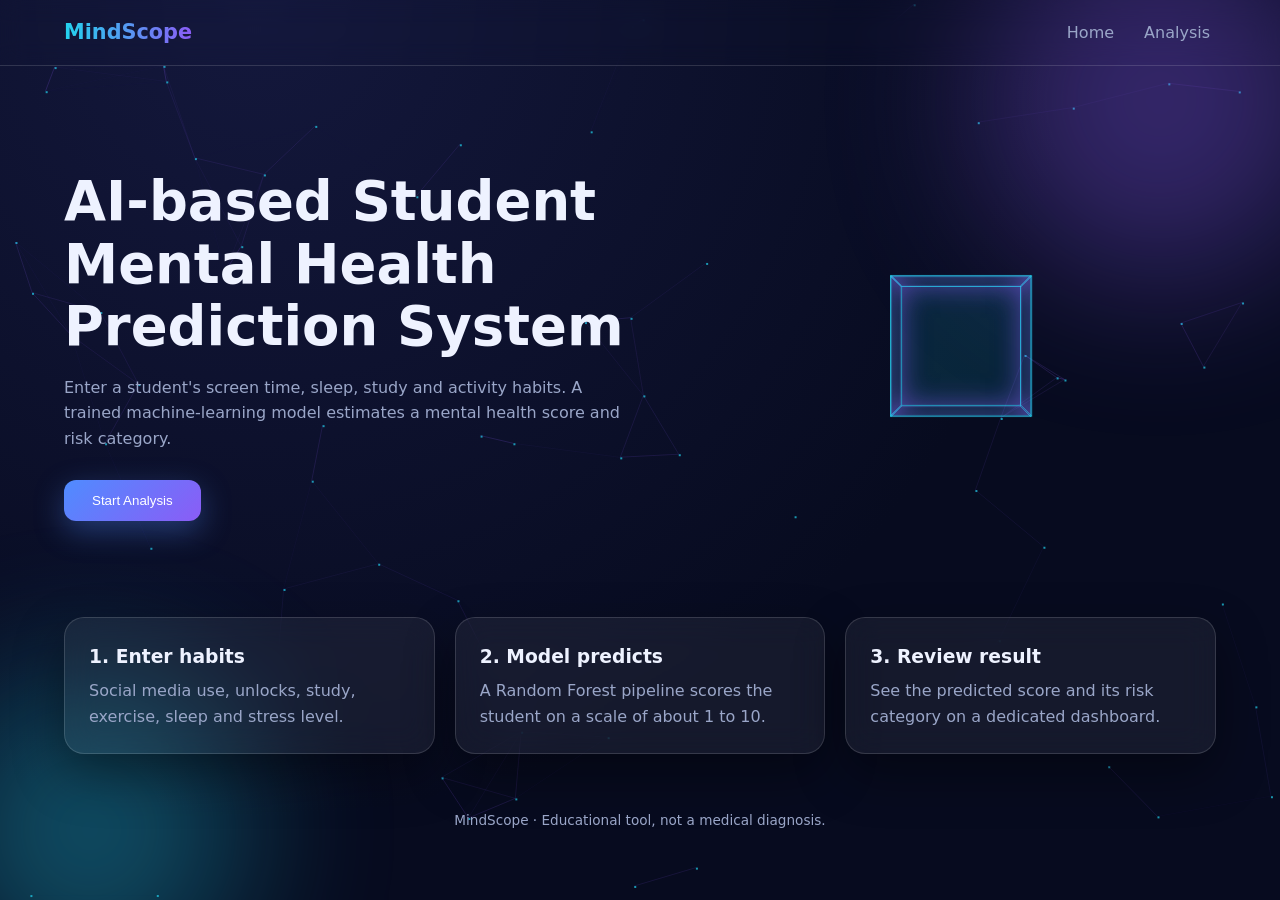
==== index.html @ 8ddff23c "commit" ====
<!DOCTYPE html>
<html lang="en">
<head>
<meta charset="UTF-8">
<meta name="viewport" content="width=device-width, initial-scale=1">
<title>MindScope – Student Mental Health Prediction</title>
<link rel="stylesheet" href="style.css">
</head>
<body>
<canvas id="bg" aria-hidden="true"></canvas>
<div class="orb o1"></div><div class="orb o2"></div>

<header class="nav">
  <a class="brand" href="#" onclick="showHome();return false">MindScope</a>
  <nav><button class="link" onclick="showHome()">Home</button><button class="link" onclick="showAnalysis()">Analysis</button></nav>
</header>

<main>
<!-- PAGE 1: HOME -->
<section id="page-home" class="page active" aria-label="Home">
  <div class="hero">
    <div>
      <h1>AI-based Student Mental Health Prediction System</h1>
      <p class="lead">Enter a student's screen time, sleep, study and activity habits. A trained machine-learning model estimates a mental health score and risk category.</p>
      <button class="btn" onclick="showAnalysis()">Start Analysis</button>
    </div>
    <div class="scene" aria-hidden="true"><div class="cube"><i></i><i></i><i></i><i></i><i></i><i></i></div></div>
  </div>
  <div class="cards">
    <article class="glass tilt"><h3>1. Enter habits</h3><p>Social media use, unlocks, study, exercise, sleep and stress level.</p></article>
    <article class="glass tilt"><h3>2. Model predicts</h3><p>A Random Forest pipeline scores the student on a scale of about 1 to 10.</p></article>
    <article class="glass tilt"><h3>3. Review result</h3><p>See the predicted score and its risk category on a dedicated dashboard.</p></article>
  </div>
</section>

<!-- PAGE 2: ANALYSIS -->
<section id="page-analysis" class="page" aria-label="Analysis">
  <div class="glass panel">
    <h2>Student analysis</h2>
    <p class="muted">Fields marked * are required.</p>
    <div id="error" class="error" role="alert" hidden></div>
    <form id="form" novalidate></form>
    <div class="actions">
      <button class="btn" id="analyze" type="submit" form="form">Analyze</button>
      <button class="btn ghost" id="reset" type="button">Clear</button>
    </div>
  </div>
  <div id="loader" class="loader" hidden>
    <div class="core"><span></span><span></span><span></span></div>
    <p>Analyzing student data...</p>
  </div>
</section>

<!-- PAGE 3: RESULT -->
<section id="page-result" class="page" aria-label="Result">
  <div class="results">
    <div class="glass tilt rcard">
      <h3>Predicted mental health score</h3>
      <div class="gauge"><svg viewBox="0 0 120 120"><circle cx="60" cy="60" r="52" class="track"/><circle id="ring" cx="60" cy="60" r="52" class="fill"/></svg><b id="score">–</b></div>
      <p class="muted">out of 10</p>
    </div>
    <div class="glass tilt rcard">
      <h3>Risk category</h3>
      <span id="badge" class="badge">–</span>
      <h3 class="mt">Status</h3>
      <span id="status" class="badge ok">–</span>
    </div>
  </div>
  <div class="actions center">
    <button class="btn" onclick="showAnalysis()">Analyze Again</button>
    <button class="btn ghost" onclick="showHome()">Back to Home</button>
  </div>
</section>
</main>

<footer>MindScope · Educational tool, not a medical diagnosis.</footer>
<script src="script.js"></script>
</body>
</html>
---- style.css ----
:root{--bg:#070b1f;--c1:#4f8cff;--c2:#8b5cf6;--c3:#22d3ee;--tx:#eef2ff;--mu:#9aa6c8;--gl:rgba(255,255,255,.06);--bd:rgba(255,255,255,.14)}
*{box-sizing:border-box;margin:0}
html,body{min-height:100%}
body{background:radial-gradient(circle at 20% 0,#14183d,var(--bg) 60%);color:var(--tx);font:16px/1.6 "Segoe UI",system-ui,sans-serif;overflow-x:hidden}
#bg{position:fixed;inset:0;z-index:0}
.orb{position:fixed;border-radius:50%;filter:blur(80px);opacity:.35;z-index:0;animation:float 12s ease-in-out infinite}
.o1{width:360px;height:360px;background:var(--c2);top:-80px;right:-60px}
.o2{width:300px;height:300px;background:var(--c3);bottom:-80px;left:-60px;animation-delay:-6s}
@keyframes float{50%{transform:translateY(40px)}}
.nav,main,footer{position:relative;z-index:1}
.nav{display:flex;justify-content:space-between;align-items:center;padding:16px 5vw;backdrop-filter:blur(12px);border-bottom:1px solid var(--bd)}
.brand{font-weight:700;font-size:1.3rem;color:var(--tx);text-decoration:none;background:linear-gradient(90deg,var(--c3),var(--c2));-webkit-background-clip:text;background-clip:text;color:transparent}
.link{background:none;border:0;color:var(--mu);font:inherit;margin-left:18px;cursor:pointer}.link:hover{color:var(--tx)}
main{padding:32px 5vw;min-height:80vh;perspective:1200px}
.page{display:none}
.page.active{display:block;animation:enter .6s ease both}
@keyframes enter{from{opacity:0;transform:translateY(24px) rotateX(8deg)}to{opacity:1;transform:none}}
.hero{display:grid;grid-template-columns:1.2fr 1fr;gap:32px;align-items:center;min-height:55vh}
h1{font-size:clamp(2rem,4.5vw,3.4rem);line-height:1.15;margin-bottom:16px}
.lead{color:var(--mu);max-width:56ch;margin-bottom:28px}
.muted{color:var(--mu)}
.btn{background:linear-gradient(135deg,var(--c1),var(--c2));color:#fff;border:0;border-radius:12px;padding:13px 28px;font:600 1rem inherit;cursor:pointer;box-shadow:0 10px 30px rgba(79,140,255,.35);transition:transform .2s,box-shadow .2s}
.btn:hover:not(:disabled){transform:translateY(-3px);box-shadow:0 16px 40px rgba(139,92,246,.45)}
.btn:disabled{opacity:.55;cursor:not-allowed}
.btn.ghost{background:var(--gl);border:1px solid var(--bd);box-shadow:none}
.btn:focus-visible,input:focus-visible,select:focus-visible,.link:focus-visible{outline:2px solid var(--c3);outline-offset:2px}
.scene{perspective:800px;display:grid;place-items:center;height:280px}
.cube{width:130px;height:130px;position:relative;transform-style:preserve-3d;animation:spin 14s linear infinite}
.cube i{position:absolute;inset:0;border:1px solid var(--c3);background:rgba(34,211,238,.07);box-shadow:inset 0 0 30px rgba(139,92,246,.4)}
.cube i:nth-child(1){transform:translateZ(65px)}.cube i:nth-child(2){transform:rotateY(180deg) translateZ(65px)}
.cube i:nth-child(3){transform:rotateY(90deg) translateZ(65px)}.cube i:nth-child(4){transform:rotateY(-90deg) translateZ(65px)}
.cube i:nth-child(5){transform:rotateX(90deg) translateZ(65px)}.cube i:nth-child(6){transform:rotateX(-90deg) translateZ(65px)}
@keyframes spin{to{transform:rotateX(360deg) rotateY(360deg)}}
.glass{background:var(--gl);border:1px solid var(--bd);border-radius:20px;backdrop-filter:blur(16px);box-shadow:0 20px 50px rgba(0,0,0,.4);padding:24px}
.tilt{transition:transform .15s ease-out;transform-style:preserve-3d}
.cards{display:grid;grid-template-columns:repeat(auto-fit,minmax(220px,1fr));gap:20px;margin-top:24px}
.cards h3{margin-bottom:6px}.cards p{color:var(--mu)}
.panel{max-width:900px;margin:0 auto}
form{display:grid;grid-template-columns:1fr 1fr;gap:18px 24px;margin:18px 0}
.field{display:flex;flex-direction:column;gap:4px}
label{font-weight:600;font-size:.92rem}.req{color:var(--c3)}
small{color:var(--mu);font-size:.78rem}
input,select{background:rgba(7,11,31,.7);color:var(--tx);border:1px solid var(--bd);border-radius:10px;padding:10px 12px;font:inherit;width:100%}
input.bad,select.bad{border-color:#f87171}
.fe{color:#f87171;font-size:.78rem;min-height:1em}
.actions{display:flex;gap:14px;flex-wrap:wrap}.center{justify-content:center;margin-top:28px}
.error{background:rgba(248,113,113,.12);border:1px solid #f87171;border-radius:12px;padding:12px 16px;margin:12px 0}
.loader{position:fixed;inset:0;z-index:10;background:rgba(7,11,31,.88);display:grid;place-content:center;justify-items:center;gap:24px}
.loader[hidden]{display:none}
.core{width:110px;height:110px;position:relative}
.core span{position:absolute;inset:0;border-radius:50%;border:2px solid var(--c3);animation:pulse 2s ease-out infinite}
.core span:nth-child(2){animation-delay:.6s;border-color:var(--c2)}.core span:nth-child(3){animation-delay:1.2s;border-color:var(--c1)}
.core::after{content:"";position:absolute;inset:38px;border-radius:50%;background:var(--c3);box-shadow:0 0 40px var(--c3)}
@keyframes pulse{from{transform:scale(.3);opacity:1}to{transform:scale(1.3);opacity:0}}
.results{display:grid;grid-template-columns:repeat(auto-fit,minmax(260px,1fr));gap:24px;max-width:800px;margin:0 auto}
.rcard{text-align:center;padding:32px}
.gauge{position:relative;width:180px;height:180px;margin:16px auto 4px}
.gauge svg{transform:rotate(-90deg);width:100%}
.gauge circle{fill:none;stroke-width:9}.track{stroke:var(--bd)}
.fill{stroke:var(--c3);stroke-linecap:round;stroke-dasharray:327;stroke-dashoffset:327;transition:stroke-dashoffset 1.4s ease .3s;filter:drop-shadow(0 0 6px var(--c3))}
.gauge b{position:absolute;inset:0;display:grid;place-items:center;font-size:2.6rem}
.badge{display:inline-block;margin-top:12px;padding:8px 18px;border-radius:999px;font-weight:600;background:rgba(34,211,238,.15);border:1px solid var(--c3)}
.badge.good{background:rgba(52,211,153,.15);border-color:#34d399}.badge.warn{background:rgba(251,191,36,.15);border-color:#fbbf24}.badge.risk{background:rgba(248,113,113,.15);border-color:#f87171}
.mt{margin-top:28px}
footer{text-align:center;color:var(--mu);padding:24px;font-size:.85rem}
@media(max-width:768px){.hero{grid-template-columns:1fr}.scene{height:200px}form{grid-template-columns:1fr}.btn{width:100%}}
@media(prefers-reduced-motion:reduce){*{animation:none!important;transition:none!important}}
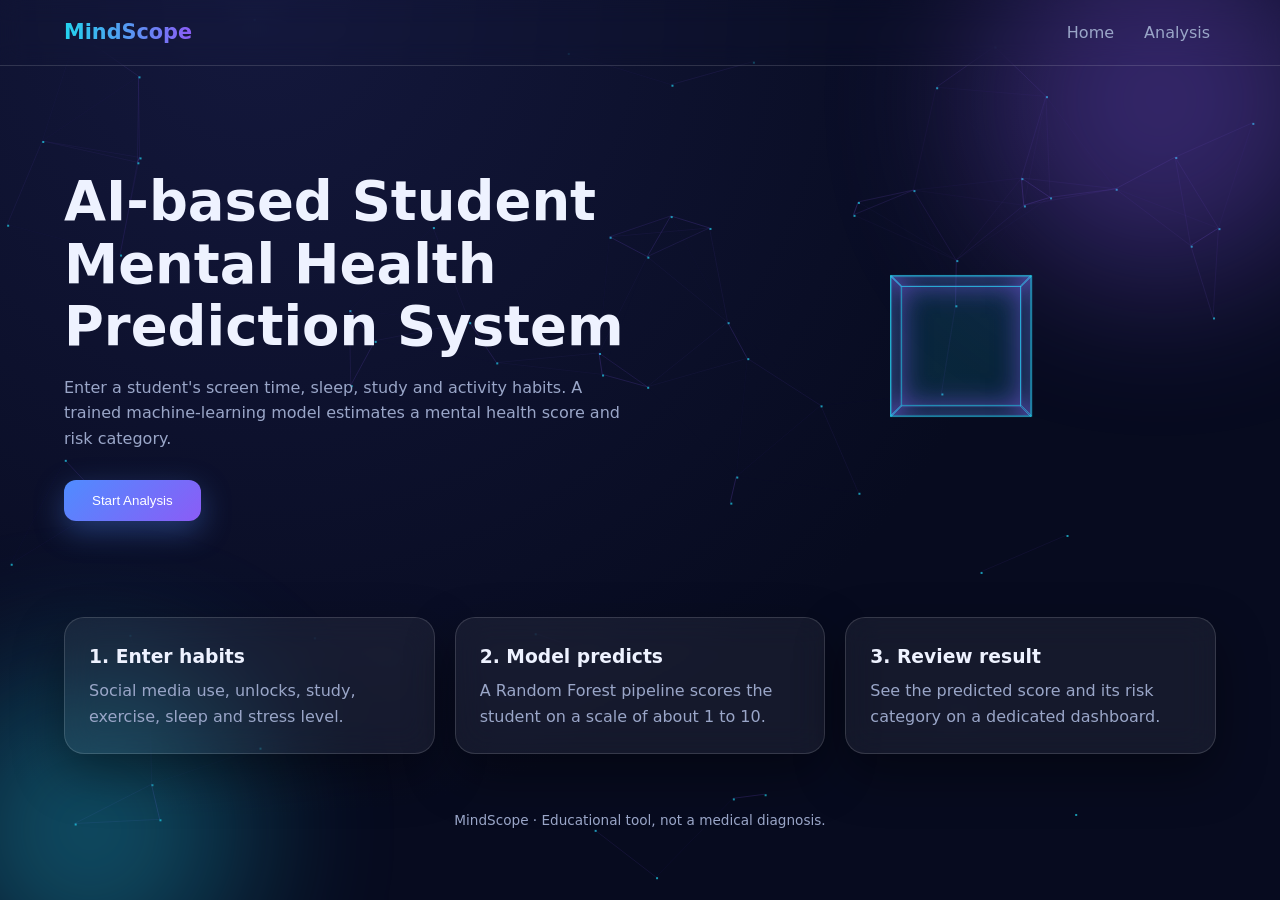
==== commit b166b6f7: "push it" ====
--- a/index.html
+++ b/index.html
@@ -36,8 +36,13 @@
 <!-- PAGE 2: ANALYSIS -->
 <section id="page-analysis" class="page" aria-label="Analysis">
   <div class="glass panel">
-    <h2>Student analysis</h2>
-    <p class="muted">Fields marked * are required.</p>
+    <div class="panel-header">
+      <div>
+        <h2>Student analysis</h2>
+        <p class="muted">Fields marked * are required.</p>
+      </div>
+      <button class="btn-sample" id="sample-btn" type="button" onclick="fillSampleData()">⚡ Fill Sample Student</button>
+    </div>
     <div id="error" class="error" role="alert" hidden></div>
     <form id="form" novalidate></form>
     <div class="actions">
@@ -53,19 +58,81 @@
 
 <!-- PAGE 3: RESULT -->
 <section id="page-result" class="page" aria-label="Result">
+  <div style="text-align:center; margin-bottom: 20px;">
+    <div id="engine-chip" class="engine-chip">
+      <span class="dot"></span>
+      <span id="engine-text">Live RandomForest Model Connected</span>
+    </div>
+    <h2>Mental Health Impact Assessment</h2>
+  </div>
+
   <div class="results">
+    <!-- Card 1: Score & Gauge -->
     <div class="glass tilt rcard">
-      <h3>Predicted mental health score</h3>
-      <div class="gauge"><svg viewBox="0 0 120 120"><circle cx="60" cy="60" r="52" class="track"/><circle id="ring" cx="60" cy="60" r="52" class="fill"/></svg><b id="score">–</b></div>
-      <p class="muted">out of 10</p>
+      <h3>Predicted Score</h3>
+      <div class="gauge">
+        <svg viewBox="0 0 120 120">
+          <circle cx="60" cy="60" r="52" class="track"/>
+          <circle id="ring" cx="60" cy="60" r="52" class="fill"/>
+        </svg>
+        <b id="score">–</b>
+      </div>
+      <p class="muted">Scale: 1.0 (High Concern) to 10.0 (High Well-Being)</p>
     </div>
+
+    <!-- Card 2: Risk & Status -->
     <div class="glass tilt rcard">
-      <h3>Risk category</h3>
-      <span id="badge" class="badge">–</span>
-      <h3 class="mt">Status</h3>
-      <span id="status" class="badge ok">–</span>
+      <h3>Risk Category</h3>
+      <div><span id="badge" class="badge">–</span></div>
+      <h3 class="mt">Well-Being Status</h3>
+      <div><span id="status" class="badge ok">–</span></div>
+      <p id="status-desc" class="muted mt-sm">–</p>
+    </div>
+
+    <!-- Card 3: Habit Metrics Breakdown -->
+    <div class="glass tilt rcard">
+      <h3>Habit Breakdown</h3>
+      <div class="metric-bars">
+        <div class="metric-item">
+          <div class="metric-item-head">
+            <span>Social Media</span>
+            <span id="metric-screen-val">–</span>
+          </div>
+          <div class="metric-track"><div id="metric-screen-bar" class="metric-val" style="width:0%"></div></div>
+        </div>
+        <div class="metric-item">
+          <div class="metric-item-head">
+            <span>Sleep Duration</span>
+            <span id="metric-sleep-val">–</span>
+          </div>
+          <div class="metric-track"><div id="metric-sleep-bar" class="metric-val" style="width:0%"></div></div>
+        </div>
+        <div class="metric-item">
+          <div class="metric-item-head">
+            <span>Daily Study</span>
+            <span id="metric-study-val">–</span>
+          </div>
+          <div class="metric-track"><div id="metric-study-bar" class="metric-val" style="width:0%"></div></div>
+        </div>
+        <div class="metric-item">
+          <div class="metric-item-head">
+            <span>Physical Activity</span>
+            <span id="metric-activity-val">–</span>
+          </div>
+          <div class="metric-track"><div id="metric-activity-bar" class="metric-val" style="width:0%"></div></div>
+        </div>
+      </div>
+    </div>
+
+    <!-- Card 4: AI Recommendations & Insights -->
+    <div class="glass rcard full-width">
+      <h3>Personalized Recommendations & Lifestyle Insights</h3>
+      <ul id="insights-list" class="insights-list">
+        <li><span class="icon">💡</span><span>Loading recommendations...</span></li>
+      </ul>
     </div>
   </div>
+
   <div class="actions center">
     <button class="btn" onclick="showAnalysis()">Analyze Again</button>
     <button class="btn ghost" onclick="showHome()">Back to Home</button>
--- a/style.css
+++ b/style.css
@@ -52,16 +52,34 @@
 .core span:nth-child(2){animation-delay:.6s;border-color:var(--c2)}.core span:nth-child(3){animation-delay:1.2s;border-color:var(--c1)}
 .core::after{content:"";position:absolute;inset:38px;border-radius:50%;background:var(--c3);box-shadow:0 0 40px var(--c3)}
 @keyframes pulse{from{transform:scale(.3);opacity:1}to{transform:scale(1.3);opacity:0}}
-.results{display:grid;grid-template-columns:repeat(auto-fit,minmax(260px,1fr));gap:24px;max-width:800px;margin:0 auto}
-.rcard{text-align:center;padding:32px}
+.results{display:grid;grid-template-columns:repeat(auto-fit,minmax(280px,1fr));gap:24px;max-width:920px;margin:0 auto}
+.rcard{text-align:center;padding:28px 24px}
+.full-width{grid-column:1 / -1;text-align:left}
+.panel-header{display:flex;justify-content:space-between;align-items:flex-start;flex-wrap:wrap;gap:12px;margin-bottom:12px}
+.btn-sample{background:rgba(34,211,238,.08);border:1px dashed var(--c3);color:var(--tx);font:500 .85rem inherit;padding:8px 16px;border-radius:10px;cursor:pointer;transition:all .2s}
+.btn-sample:hover{background:rgba(34,211,238,.18);transform:translateY(-1px);box-shadow:0 4px 14px rgba(34,211,238,.2)}
+.engine-chip{display:inline-flex;align-items:center;gap:8px;padding:6px 16px;border-radius:999px;background:rgba(255,255,255,.04);border:1px solid var(--bd);font-size:.82rem;color:var(--mu);margin-bottom:18px}
+.engine-chip .dot{width:8px;height:8px;border-radius:50%;background:#34d399;box-shadow:0 0 10px #34d399}
 .gauge{position:relative;width:180px;height:180px;margin:16px auto 4px}
 .gauge svg{transform:rotate(-90deg);width:100%}
 .gauge circle{fill:none;stroke-width:9}.track{stroke:var(--bd)}
-.fill{stroke:var(--c3);stroke-linecap:round;stroke-dasharray:327;stroke-dashoffset:327;transition:stroke-dashoffset 1.4s ease .3s;filter:drop-shadow(0 0 6px var(--c3))}
-.gauge b{position:absolute;inset:0;display:grid;place-items:center;font-size:2.6rem}
-.badge{display:inline-block;margin-top:12px;padding:8px 18px;border-radius:999px;font-weight:600;background:rgba(34,211,238,.15);border:1px solid var(--c3)}
-.badge.good{background:rgba(52,211,153,.15);border-color:#34d399}.badge.warn{background:rgba(251,191,36,.15);border-color:#fbbf24}.badge.risk{background:rgba(248,113,113,.15);border-color:#f87171}
-.mt{margin-top:28px}
+.fill{stroke:var(--c3);stroke-linecap:round;stroke-dasharray:327;stroke-dashoffset:327;transition:stroke-dashoffset 1.4s cubic-bezier(0.4, 0, 0.2, 1), stroke .5s ease;filter:drop-shadow(0 0 6px var(--c3))}
+.gauge b{position:absolute;inset:0;display:grid;place-items:center;font-size:2.6rem;font-variant-numeric:tabular-nums}
+.badge{display:inline-block;margin-top:12px;padding:8px 18px;border-radius:999px;font-weight:600;background:rgba(34,211,238,.15);border:1px solid var(--c3);color:var(--c3);box-shadow:0 0 15px rgba(34,211,238,.15)}
+.badge.good{background:rgba(52,211,153,.15);border-color:#34d399;color:#34d399;box-shadow:0 0 15px rgba(52,211,153,.15)}
+.badge.warn{background:rgba(251,191,36,.15);border-color:#fbbf24;color:#fbbf24;box-shadow:0 0 15px rgba(251,191,36,.15)}
+.badge.risk{background:rgba(248,113,113,.15);border-color:#f87171;color:#f87171;box-shadow:0 0 15px rgba(248,113,113,.15)}
+.badge.ok{background:rgba(79,140,255,.15);border-color:var(--c1);color:var(--tx);box-shadow:0 0 15px rgba(79,140,255,.15)}
+.mt{margin-top:24px}
+.mt-sm{margin-top:10px;font-size:.88rem;line-height:1.4}
+.metric-bars{display:flex;flex-direction:column;gap:14px;margin-top:16px;text-align:left}
+.metric-item{display:flex;flex-direction:column;gap:5px}
+.metric-item-head{display:flex;justify-content:space-between;font-size:.84rem;color:var(--mu)}
+.metric-track{height:8px;border-radius:4px;background:rgba(255,255,255,.08);overflow:hidden;position:relative}
+.metric-val{height:100%;border-radius:4px;transition:width 1s cubic-bezier(0.4, 0, 0.2, 1);background:linear-gradient(90deg,var(--c1),var(--c3))}
+.insights-list{list-style:none;padding:0;margin:16px 0 0;display:flex;flex-direction:column;gap:12px;text-align:left}
+.insights-list li{display:flex;align-items:flex-start;gap:12px;padding:12px 16px;border-radius:12px;background:rgba(255,255,255,.03);border:1px solid rgba(255,255,255,.07);font-size:.92rem;line-height:1.5;color:var(--tx)}
+.insights-list li .icon{font-size:1.25rem;flex-shrink:0}
 footer{text-align:center;color:var(--mu);padding:24px;font-size:.85rem}
-@media(max-width:768px){.hero{grid-template-columns:1fr}.scene{height:200px}form{grid-template-columns:1fr}.btn{width:100%}}
+@media(max-width:768px){.hero{grid-template-columns:1fr}.scene{height:200px}form{grid-template-columns:1fr}.btn{width:100%}.full-width{grid-column:auto}}
 @media(prefers-reduced-motion:reduce){*{animation:none!important;transition:none!important}}
